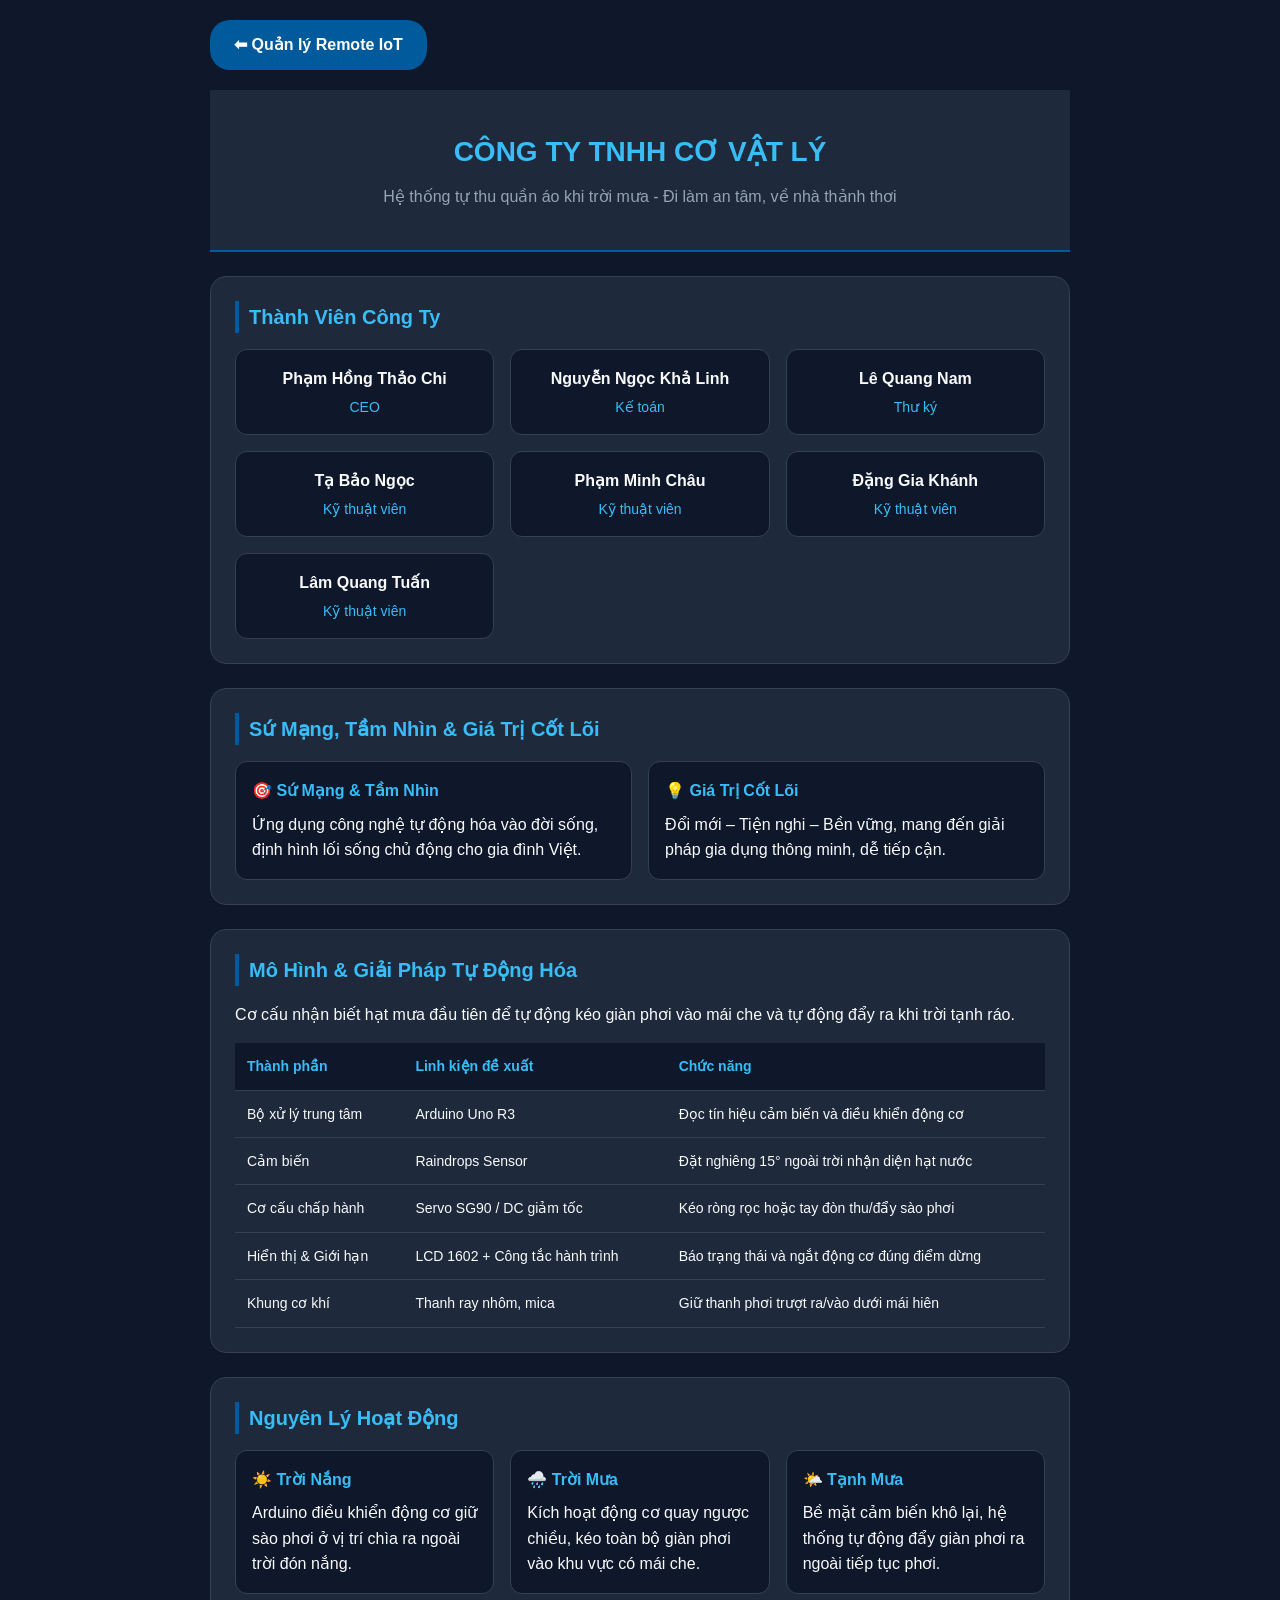
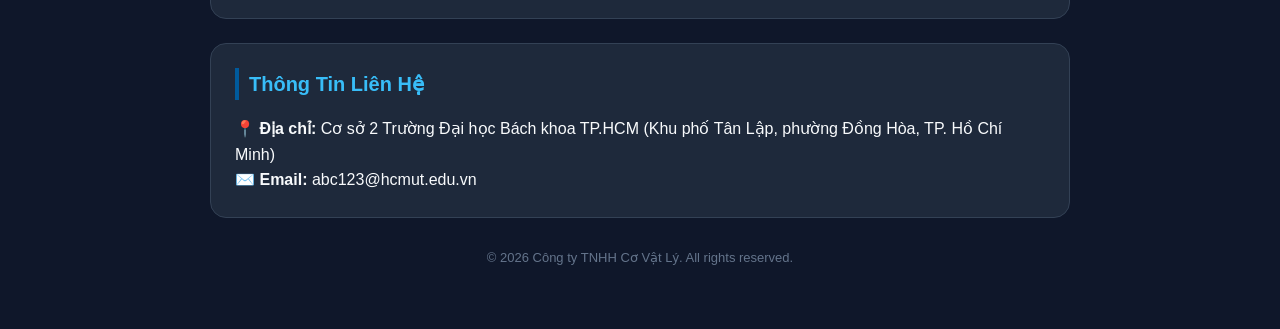
==== home.html @ b6f455bd "Create home.html" ====
<!DOCTYPE html>
<html lang="vi">
<head>
    <meta charset="UTF-8">
    <meta name="viewport" content="width=device-width, initial-scale=1.0">
    <title>Giới thiệu - Cơ Vật Lý</title>
    <style>
        * { box-sizing: border-box; margin: 0; padding: 0; font-family: 'Segoe UI', Tahoma, Geneva, Verdana, sans-serif; }
        body { background-color: #0f172a; color: #f8fafc; line-height: 1.6; padding-bottom: 40px; }
        
        .header { background: #1e293b; text-align: center; padding: 40px 20px; border-bottom: 2px solid #005a9c; }
        .header h1 { color: #38bdf8; font-size: 28px; margin-bottom: 10px; }
        .header p { color: #94a3b8; font-size: 16px; }

        .container { max-width: 900px; margin: 0 auto; padding: 20px; }
        .section { background: #1e293b; margin-top: 24px; padding: 24px; border-radius: 16px; border: 1px solid #334155; }
        .section-title { color: #38bdf8; font-size: 20px; font-weight: 700; margin-bottom: 16px; border-left: 4px solid #005a9c; padding-left: 10px; }

        /* Lưới thành viên */
        .team-grid { display: grid; grid-template-columns: repeat(auto-fit, minmax(200px, 1fr)); gap: 16px; margin-top: 16px; }
        .team-card { background: #0f172a; padding: 16px; border-radius: 12px; text-align: center; border: 1px solid #334155; }
        .team-card h4 { color: #f8fafc; margin-bottom: 4px; }
        .team-card p { color: #38bdf8; font-size: 14px; }

        /* Lưới giá trị / nguyên lý */
        .grid-3 { display: grid; grid-template-columns: repeat(auto-fit, minmax(250px, 1fr)); gap: 16px; }
        .card { background: #0f172a; padding: 16px; border-radius: 12px; border: 1px solid #334155; }
        .card h3 { color: #38bdf8; margin-bottom: 8px; font-size: 16px; }

        /* Bảng linh kiện */
        table { width: 100%; border-collapse: collapse; margin-top: 12px; }
        th, td { padding: 12px; text-align: left; border-bottom: 1px solid #334155; font-size: 14px; }
        th { background: #0f172a; color: #38bdf8; }

        .btn-back { display: inline-block; background: #005a9c; color: white; padding: 12px 24px; text-decoration: none; border-radius: 20px; font-weight: bold; margin-bottom: 20px; transition: 0.2s; }
        .btn-back:hover { background: #0284c7; }
        footer { text-align: center; margin-top: 30px; color: #64748b; font-size: 13px; }
    </style>
</head>
<body>

    <div class="container">
        <a href="/" class="btn-back">⬅ Quản lý Remote IoT</a>

        <div class="header">
            <h1>CÔNG TY TNHH CƠ VẬT LÝ</h1>
            <p>Hệ thống tự thu quần áo khi trời mưa - Đi làm an tâm, về nhà thảnh thơi</p>
        </div>

        <!-- Giới thiệu thành viên -->
        <div class="section">
            <h2 class="section-title">Thành Viên Công Ty</h2>
            <div class="team-grid">
                <div class="team-card"><h4>Phạm Hồng Thảo Chi</h4><p>CEO</p></div>
                <div class="team-card"><h4>Nguyễn Ngọc Khả Linh</h4><p>Kế toán</p></div>
                <div class="team-card"><h4>Lê Quang Nam</h4><p>Thư ký</p></div>
                <div class="team-card"><h4>Tạ Bảo Ngọc</h4><p>Kỹ thuật viên</p></div>
                <div class="team-card"><h4>Phạm Minh Châu</h4><p>Kỹ thuật viên</p></div>
                <div class="team-card"><h4>Đặng Gia Khánh</h4><p>Kỹ thuật viên</p></div>
                <div class="team-card"><h4>Lâm Quang Tuấn</h4><p>Kỹ thuật viên</p></div>
            </div>
        </div>

        <!-- Sứ mạng & Tầm nhìn -->
        <div class="section">
            <h2 class="section-title">Sứ Mạng, Tầm Nhìn & Giá Trị Cốt Lõi</h2>
            <div class="grid-3">
                <div class="card">
                    <h3>🎯 Sứ Mạng & Tầm Nhìn</h3>
                    <p>Ứng dụng công nghệ tự động hóa vào đời sống, định hình lối sống chủ động cho gia đình Việt.</p>
                </div>
                <div class="card">
                    <h3>💡 Giá Trị Cốt Lõi</h3>
                    <p>Đổi mới – Tiện nghi – Bền vững, mang đến giải pháp gia dụng thông minh, dễ tiếp cận.</p>
                </div>
            </div>
        </div>

        <!-- Mô hình & Giải pháp -->
        <div class="section">
            <h2 class="section-title">Mô Hình & Giải Pháp Tự Động Hóa</h2>
            <p>Cơ cấu nhận biết hạt mưa đầu tiên để tự động kéo giàn phơi vào mái che và tự động đẩy ra khi trời tạnh ráo.</p>
            
            <table style="margin-top: 16px;">
                <thead>
                    <tr><th>Thành phần</th><th>Linh kiện đề xuất</th><th>Chức năng</th></tr>
                </thead>
                <tbody>
                    <tr><td>Bộ xử lý trung tâm</td><td>Arduino Uno R3</td><td>Đọc tín hiệu cảm biến và điều khiển động cơ</td></tr>
                    <tr><td>Cảm biến</td><td>Raindrops Sensor</td><td>Đặt nghiêng 15° ngoài trời nhận diện hạt nước</td></tr>
                    <tr><td>Cơ cấu chấp hành</td><td>Servo SG90 / DC giảm tốc</td><td>Kéo ròng rọc hoặc tay đòn thu/đẩy sào phơi</td></tr>
                    <tr><td>Hiển thị & Giới hạn</td><td>LCD 1602 + Công tắc hành trình</td><td>Báo trạng thái và ngắt động cơ đúng điểm dừng</td></tr>
                    <tr><td>Khung cơ khí</td><td>Thanh ray nhôm, mica</td><td>Giữ thanh phơi trượt ra/vào dưới mái hiên</td></tr>
                </tbody>
            </table>
        </div>

        <!-- Nguyên lý hoạt động -->
        <div class="section">
            <h2 class="section-title">Nguyên Lý Hoạt Động</h2>
            <div class="grid-3">
                <div class="card">
                    <h3>☀️ Trời Nắng</h3>
                    <p>Arduino điều khiển động cơ giữ sào phơi ở vị trí chìa ra ngoài trời đón nắng.</p>
                </div>
                <div class="card">
                    <h3>🌧️ Trời Mưa</h3>
                    <p>Kích hoạt động cơ quay ngược chiều, kéo toàn bộ giàn phơi vào khu vực có mái che.</p>
                </div>
                <div class="card">
                    <h3>🌤️ Tạnh Mưa</h3>
                    <p>Bề mặt cảm biến khô lại, hệ thống tự động đẩy giàn phơi ra ngoài tiếp tục phơi.</p>
                </div>
            </div>
        </div>

        <!-- Liên hệ -->
        <div class="section">
            <h2 class="section-title">Thông Tin Liên Hệ</h2>
            <p>📍 <strong>Địa chỉ:</strong> Cơ sở 2 Trường Đại học Bách khoa TP.HCM (Khu phố Tân Lập, phường Đồng Hòa, TP. Hồ Chí Minh)</p>
            <p>✉️ <strong>Email:</strong> abc123@hcmut.edu.vn</p>
        </div>

        <footer>
            <p>© 2026 Công ty TNHH Cơ Vật Lý. All rights reserved.</p>
        </footer>
    </div>

</body>
</html>
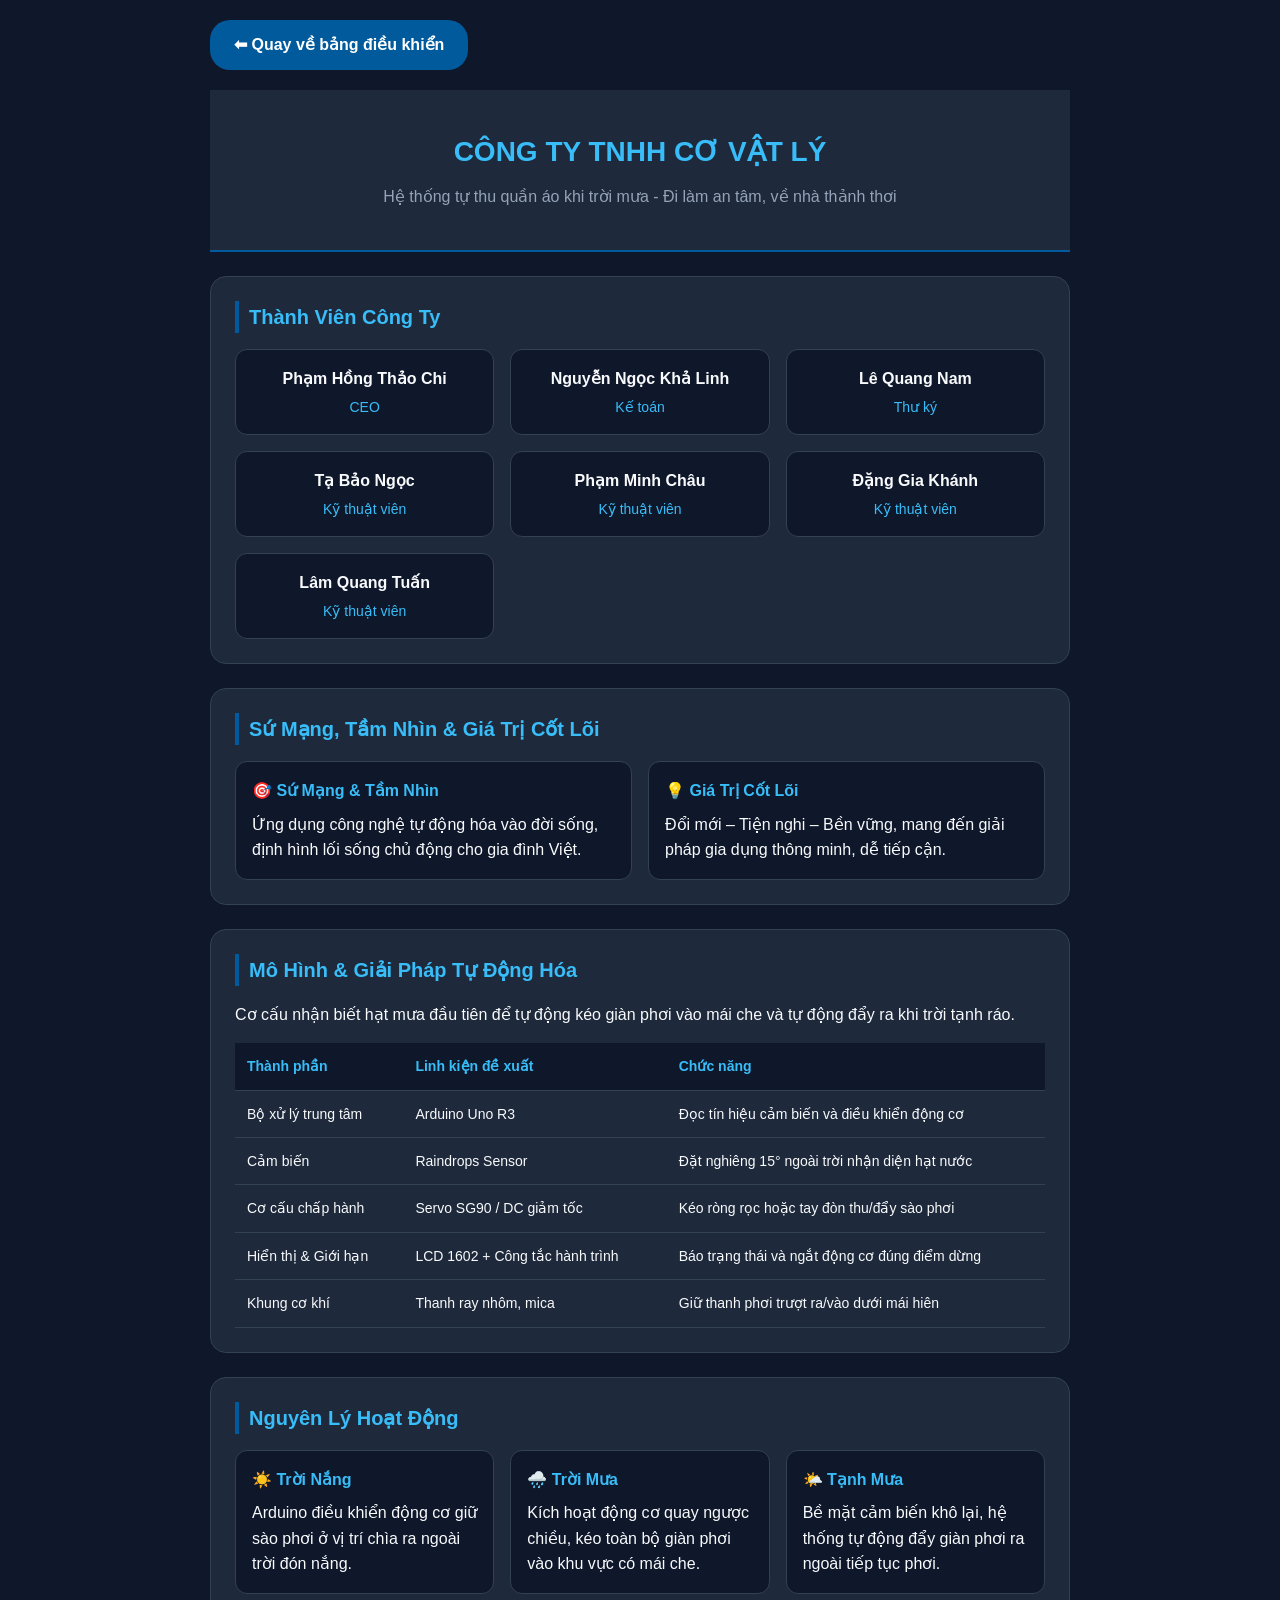
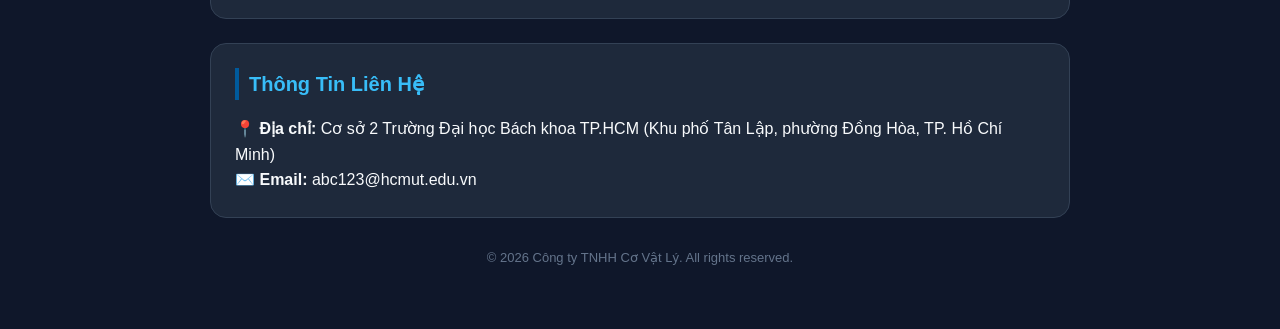
==== commit f304fc9d: "Update home.html" ====
--- a/home.html
+++ b/home.html
@@ -40,7 +40,7 @@
 <body>
 
     <div class="container">
-        <a href="/" class="btn-back">⬅ Quản lý Remote IoT</a>
+        <a href="/" class="btn-back">⬅ Quay về bảng điều khiển </a>
 
         <div class="header">
             <h1>CÔNG TY TNHH CƠ VẬT LÝ</h1>
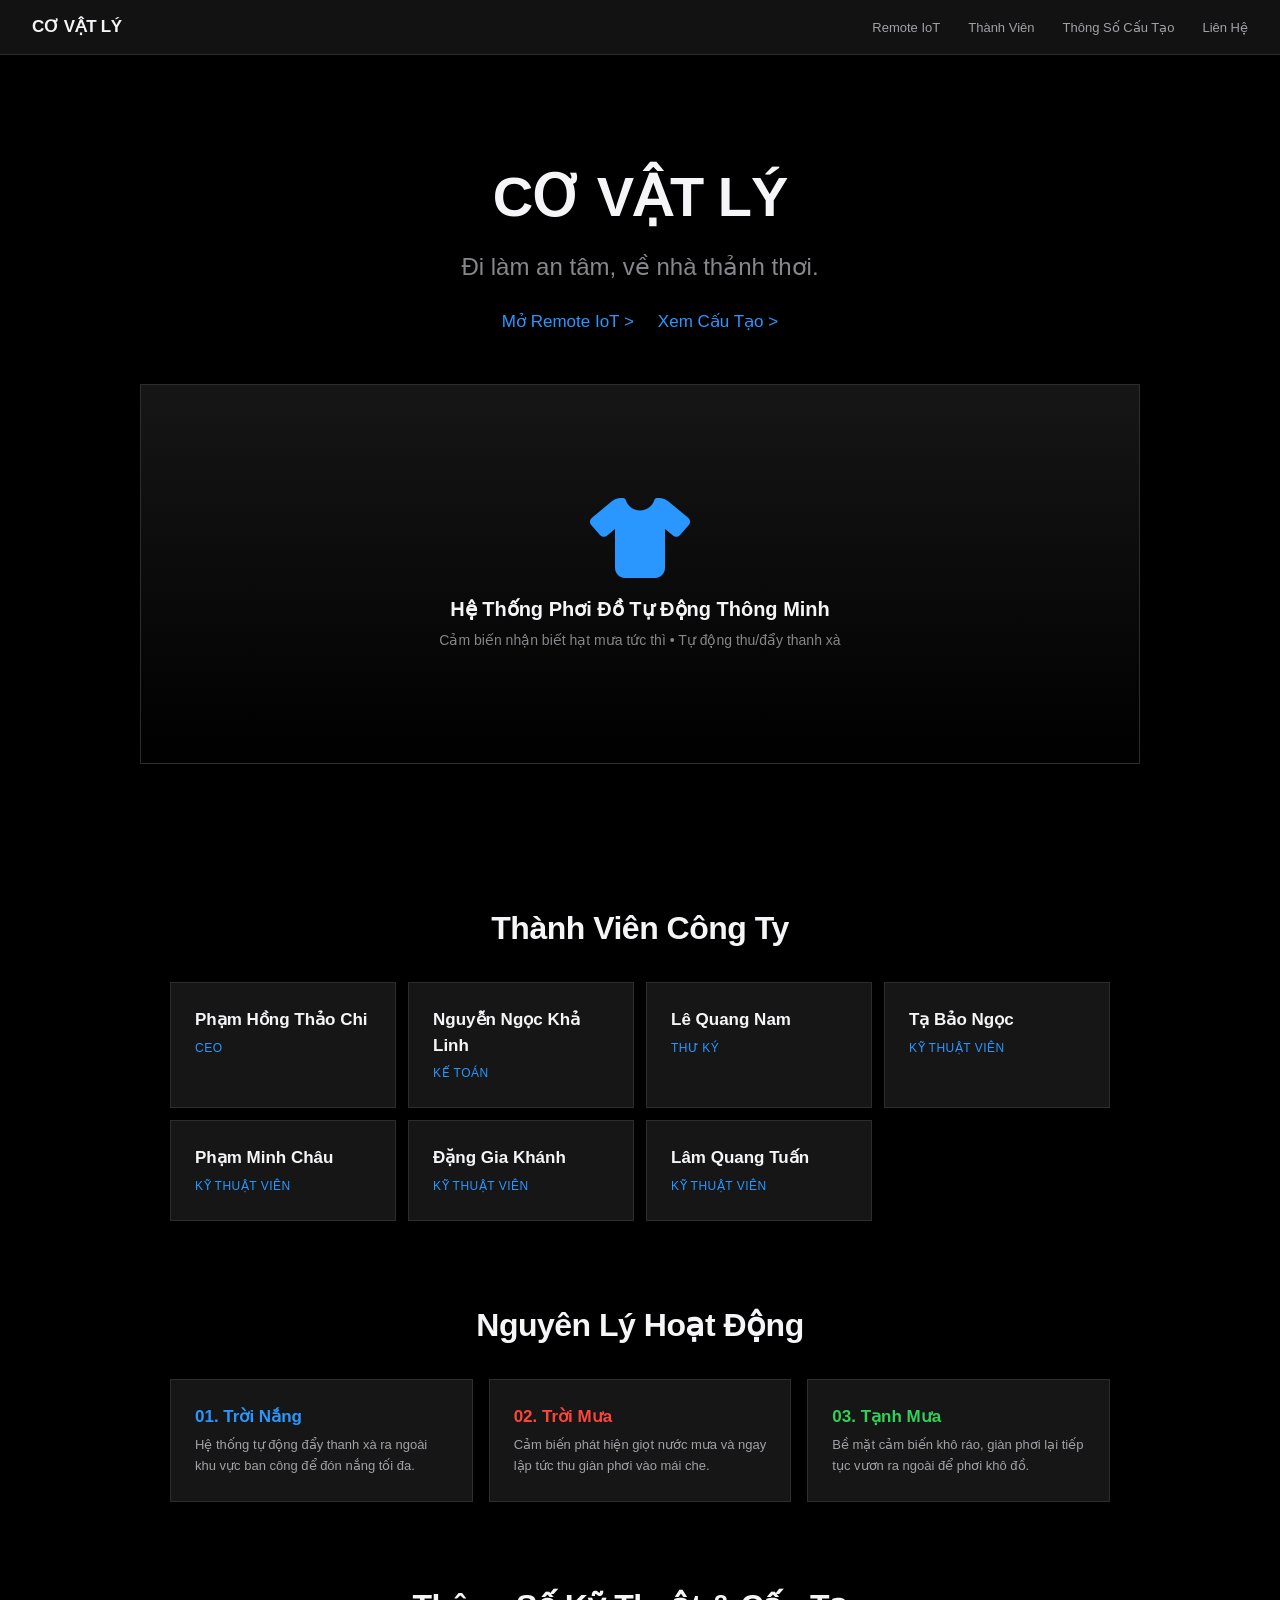
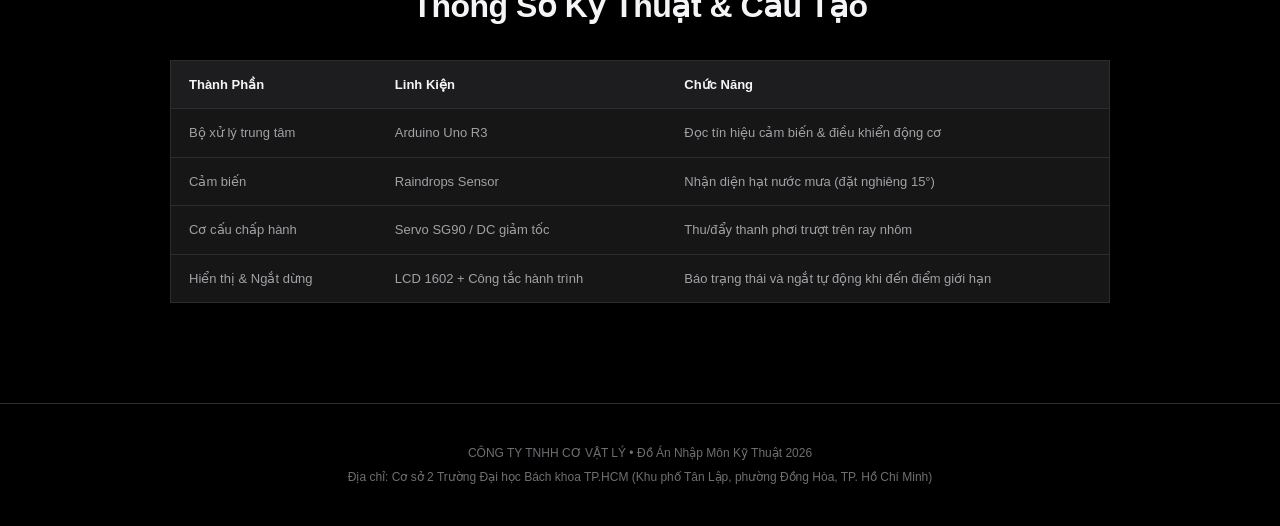
==== commit 6f63963c: "Update home.html" ====
--- a/home.html
+++ b/home.html
@@ -1,130 +1,335 @@
 <!DOCTYPE html>
 <html lang="vi">
 <head>
-    <meta charset="UTF-8">
-    <meta name="viewport" content="width=device-width, initial-scale=1.0">
-    <title>Giới thiệu - Cơ Vật Lý</title>
-    <style>
-        * { box-sizing: border-box; margin: 0; padding: 0; font-family: 'Segoe UI', Tahoma, Geneva, Verdana, sans-serif; }
-        body { background-color: #0f172a; color: #f8fafc; line-height: 1.6; padding-bottom: 40px; }
-        
-        .header { background: #1e293b; text-align: center; padding: 40px 20px; border-bottom: 2px solid #005a9c; }
-        .header h1 { color: #38bdf8; font-size: 28px; margin-bottom: 10px; }
-        .header p { color: #94a3b8; font-size: 16px; }
-
-        .container { max-width: 900px; margin: 0 auto; padding: 20px; }
-        .section { background: #1e293b; margin-top: 24px; padding: 24px; border-radius: 16px; border: 1px solid #334155; }
-        .section-title { color: #38bdf8; font-size: 20px; font-weight: 700; margin-bottom: 16px; border-left: 4px solid #005a9c; padding-left: 10px; }
-
-        /* Lưới thành viên */
-        .team-grid { display: grid; grid-template-columns: repeat(auto-fit, minmax(200px, 1fr)); gap: 16px; margin-top: 16px; }
-        .team-card { background: #0f172a; padding: 16px; border-radius: 12px; text-align: center; border: 1px solid #334155; }
-        .team-card h4 { color: #f8fafc; margin-bottom: 4px; }
-        .team-card p { color: #38bdf8; font-size: 14px; }
-
-        /* Lưới giá trị / nguyên lý */
-        .grid-3 { display: grid; grid-template-columns: repeat(auto-fit, minmax(250px, 1fr)); gap: 16px; }
-        .card { background: #0f172a; padding: 16px; border-radius: 12px; border: 1px solid #334155; }
-        .card h3 { color: #38bdf8; margin-bottom: 8px; font-size: 16px; }
-
-        /* Bảng linh kiện */
-        table { width: 100%; border-collapse: collapse; margin-top: 12px; }
-        th, td { padding: 12px; text-align: left; border-bottom: 1px solid #334155; font-size: 14px; }
-        th { background: #0f172a; color: #38bdf8; }
-
-        .btn-back { display: inline-block; background: #005a9c; color: white; padding: 12px 24px; text-decoration: none; border-radius: 20px; font-weight: bold; margin-bottom: 20px; transition: 0.2s; }
-        .btn-back:hover { background: #0284c7; }
-        footer { text-align: center; margin-top: 30px; color: #64748b; font-size: 13px; }
-    </style>
+  <meta charset="UTF-8">
+  <meta name="viewport" content="width=device-width, initial-scale=1.0">
+  <title>Cơ Vật Lý - Giàn Phơi Tự Động Thông Minh</title>
+  <link rel="stylesheet" href="https://cdnjs.cloudflare.com/ajax/libs/font-awesome/6.4.0/css/all.min.css">
+  <style>
+    /* Ép tất cả thành phần không bo tròn góc */
+    * {
+      margin: 0;
+      padding: 0;
+      box-sizing: border-box;
+      border-radius: 0 !important;
+      font-family: -apple-system, BlinkMacSystemFont, "SF Pro Display", "Segoe UI", Roboto, sans-serif;
+    }
+
+    body {
+      background-color: #000000;
+      color: #f5f5f7;
+      line-height: 1.5;
+      -webkit-font-smoothing: antialiased;
+    }
+
+    /* Thanh Navigation tối giản phong cách Apple */
+    .navbar {
+      background: rgba(22, 22, 23, 0.85);
+      backdrop-filter: blur(20px);
+      position: sticky;
+      top: 0;
+      z-index: 100;
+      border-bottom: 1px solid #2d2d2e;
+      display: flex;
+      justify-content: space-between;
+      align-items: center;
+      padding: 14px 32px;
+    }
+
+    .navbar .logo {
+      font-weight: 600;
+      font-size: 17px;
+      color: #f5f5f7;
+      text-decoration: none;
+      letter-spacing: -0.4px;
+    }
+
+    .nav-links {
+      display: flex;
+      gap: 28px;
+      list-style: none;
+    }
+
+    .nav-links a {
+      color: #a1a1a6;
+      text-decoration: none;
+      font-size: 13px;
+      transition: color 0.2s;
+    }
+
+    .nav-links a:hover {
+      color: #ffffff;
+    }
+
+    /* Hero Section */
+    .hero {
+      text-align: center;
+      padding: 100px 20px 60px;
+      background: #000000;
+    }
+
+    .hero-title {
+      font-size: 56px;
+      font-weight: 700;
+      letter-spacing: -1px;
+      margin-bottom: 10px;
+      color: #f5f5f7;
+    }
+
+    .hero-subtitle {
+      font-size: 24px;
+      color: #86868b;
+      margin-bottom: 24px;
+      font-weight: 400;
+    }
+
+    .cta-group {
+      display: flex;
+      justify-content: center;
+      gap: 24px;
+      font-size: 17px;
+    }
+
+    .cta-link {
+      color: #2997ff;
+      text-decoration: none;
+      font-weight: 500;
+    }
+
+    .cta-link:hover {
+      text-decoration: underline;
+    }
+
+    /* Banner sản phẩm chính */
+    .product-showcase {
+      margin: 50px auto 0;
+      max-width: 1000px;
+      height: 380px;
+      background: linear-gradient(180deg, #161617 0%, #000000 100%);
+      border: 1px solid #2d2d2e;
+      display: flex;
+      flex-direction: column;
+      justify-content: center;
+      align-items: center;
+      position: relative;
+    }
+
+    .product-showcase i {
+      font-size: 80px;
+      color: #2997ff;
+      margin-bottom: 16px;
+    }
+
+    /* Container cho các mục nội dung */
+    .section {
+      max-width: 980px;
+      margin: 80px auto;
+      padding: 0 20px;
+    }
+
+    .section-title {
+      font-size: 32px;
+      font-weight: 600;
+      color: #f5f5f7;
+      margin-bottom: 30px;
+      letter-spacing: -0.5px;
+      text-align: center;
+    }
+
+    /* Thẻ hiển thị kiểu góc vuông phẳng */
+    .grid-4 { display: grid; grid-template-columns: repeat(auto-fit, minmax(210px, 1fr)); gap: 12px; }
+    .grid-3 { display: grid; grid-template-columns: repeat(auto-fit, minmax(280px, 1fr)); gap: 16px; }
+
+    .card {
+      background: #161617;
+      border: 1px solid #2d2d2e;
+      padding: 24px;
+    }
+
+    .card h3 {
+      font-size: 17px;
+      font-weight: 600;
+      color: #f5f5f7;
+      margin-bottom: 6px;
+    }
+
+    .card p {
+      font-size: 13px;
+      color: #a1a1a6;
+      line-height: 1.6;
+    }
+
+    .card .role {
+      color: #2997ff;
+      font-size: 12px;
+      font-weight: 500;
+      margin-top: 4px;
+      text-transform: uppercase;
+      letter-spacing: 0.5px;
+    }
+
+    /* Bảng thông số linh kiện góc vuông */
+    table {
+      width: 100%;
+      border-collapse: collapse;
+      background: #161617;
+      border: 1px solid #2d2d2e;
+      margin-top: 20px;
+    }
+
+    th, td {
+      padding: 14px 18px;
+      text-align: left;
+      font-size: 13px;
+      border-bottom: 1px solid #2d2d2e;
+    }
+
+    th {
+      color: #f5f5f7;
+      background: #1d1d1f;
+      font-weight: 600;
+    }
+
+    td {
+      color: #a1a1a6;
+    }
+
+    /* Footer */
+    footer {
+      border-top: 1px solid #2d2d2e;
+      padding: 40px 20px;
+      text-align: center;
+      color: #6e6e73;
+      font-size: 12px;
+      margin-top: 100px;
+      background: #000000;
+    }
+  </style>
 </head>
 <body>
 
-    <div class="container">
-        <a href="/" class="btn-back">⬅ Quay về bảng điều khiển </a>
-
-        <div class="header">
-            <h1>CÔNG TY TNHH CƠ VẬT LÝ</h1>
-            <p>Hệ thống tự thu quần áo khi trời mưa - Đi làm an tâm, về nhà thảnh thơi</p>
-        </div>
-
-        <!-- Giới thiệu thành viên -->
-        <div class="section">
-            <h2 class="section-title">Thành Viên Công Ty</h2>
-            <div class="team-grid">
-                <div class="team-card"><h4>Phạm Hồng Thảo Chi</h4><p>CEO</p></div>
-                <div class="team-card"><h4>Nguyễn Ngọc Khả Linh</h4><p>Kế toán</p></div>
-                <div class="team-card"><h4>Lê Quang Nam</h4><p>Thư ký</p></div>
-                <div class="team-card"><h4>Tạ Bảo Ngọc</h4><p>Kỹ thuật viên</p></div>
-                <div class="team-card"><h4>Phạm Minh Châu</h4><p>Kỹ thuật viên</p></div>
-                <div class="team-card"><h4>Đặng Gia Khánh</h4><p>Kỹ thuật viên</p></div>
-                <div class="team-card"><h4>Lâm Quang Tuấn</h4><p>Kỹ thuật viên</p></div>
-            </div>
-        </div>
-
-        <!-- Sứ mạng & Tầm nhìn -->
-        <div class="section">
-            <h2 class="section-title">Sứ Mạng, Tầm Nhìn & Giá Trị Cốt Lõi</h2>
-            <div class="grid-3">
-                <div class="card">
-                    <h3>🎯 Sứ Mạng & Tầm Nhìn</h3>
-                    <p>Ứng dụng công nghệ tự động hóa vào đời sống, định hình lối sống chủ động cho gia đình Việt.</p>
-                </div>
-                <div class="card">
-                    <h3>💡 Giá Trị Cốt Lõi</h3>
-                    <p>Đổi mới – Tiện nghi – Bền vững, mang đến giải pháp gia dụng thông minh, dễ tiếp cận.</p>
-                </div>
-            </div>
-        </div>
-
-        <!-- Mô hình & Giải pháp -->
-        <div class="section">
-            <h2 class="section-title">Mô Hình & Giải Pháp Tự Động Hóa</h2>
-            <p>Cơ cấu nhận biết hạt mưa đầu tiên để tự động kéo giàn phơi vào mái che và tự động đẩy ra khi trời tạnh ráo.</p>
-            
-            <table style="margin-top: 16px;">
-                <thead>
-                    <tr><th>Thành phần</th><th>Linh kiện đề xuất</th><th>Chức năng</th></tr>
-                </thead>
-                <tbody>
-                    <tr><td>Bộ xử lý trung tâm</td><td>Arduino Uno R3</td><td>Đọc tín hiệu cảm biến và điều khiển động cơ</td></tr>
-                    <tr><td>Cảm biến</td><td>Raindrops Sensor</td><td>Đặt nghiêng 15° ngoài trời nhận diện hạt nước</td></tr>
-                    <tr><td>Cơ cấu chấp hành</td><td>Servo SG90 / DC giảm tốc</td><td>Kéo ròng rọc hoặc tay đòn thu/đẩy sào phơi</td></tr>
-                    <tr><td>Hiển thị & Giới hạn</td><td>LCD 1602 + Công tắc hành trình</td><td>Báo trạng thái và ngắt động cơ đúng điểm dừng</td></tr>
-                    <tr><td>Khung cơ khí</td><td>Thanh ray nhôm, mica</td><td>Giữ thanh phơi trượt ra/vào dưới mái hiên</td></tr>
-                </tbody>
-            </table>
-        </div>
-
-        <!-- Nguyên lý hoạt động -->
-        <div class="section">
-            <h2 class="section-title">Nguyên Lý Hoạt Động</h2>
-            <div class="grid-3">
-                <div class="card">
-                    <h3>☀️ Trời Nắng</h3>
-                    <p>Arduino điều khiển động cơ giữ sào phơi ở vị trí chìa ra ngoài trời đón nắng.</p>
-                </div>
-                <div class="card">
-                    <h3>🌧️ Trời Mưa</h3>
-                    <p>Kích hoạt động cơ quay ngược chiều, kéo toàn bộ giàn phơi vào khu vực có mái che.</p>
-                </div>
-                <div class="card">
-                    <h3>🌤️ Tạnh Mưa</h3>
-                    <p>Bề mặt cảm biến khô lại, hệ thống tự động đẩy giàn phơi ra ngoài tiếp tục phơi.</p>
-                </div>
-            </div>
-        </div>
-
-        <!-- Liên hệ -->
-        <div class="section">
-            <h2 class="section-title">Thông Tin Liên Hệ</h2>
-            <p>📍 <strong>Địa chỉ:</strong> Cơ sở 2 Trường Đại học Bách khoa TP.HCM (Khu phố Tân Lập, phường Đồng Hòa, TP. Hồ Chí Minh)</p>
-            <p>✉️ <strong>Email:</strong> abc123@hcmut.edu.vn</p>
-        </div>
-
-        <footer>
-            <p>© 2026 Công ty TNHH Cơ Vật Lý. All rights reserved.</p>
-        </footer>
+  <!-- Header / Navigation -->
+  <nav class="navbar">
+    <a href="/home" class="logo">CƠ VẬT LÝ</a>
+    <ul class="nav-links">
+      <li><a href="/">Remote IoT</a></li>
+      <li><a href="#team">Thành Viên</a></li>
+      <li><a href="#specs">Thông Số Cấu Tạo</a></li>
+      <li><a href="#contact">Liên Hệ</a></li>
+    </ul>
+  </nav>
+
+  <!-- Hero Banner (Style Apple iPhone XS) -->
+  <section class="hero">
+    <h1 class="hero-title">CƠ VẬT LÝ</h1>
+    <p class="hero-subtitle">Đi làm an tâm, về nhà thảnh thơi.</p>
+    <div class="cta-group">
+      <a href="/" class="cta-link">Mở Remote IoT &gt;</a>
+      <a href="#specs" class="cta-link">Xem Cấu Tạo &gt;</a>
     </div>
+
+    <div class="product-showcase">
+      <i class="fa-solid fa-shirt"></i>
+      <h3 style="color: #f5f5f7; font-size: 20px;">Hệ Thống Phơi Đồ Tự Động Thông Minh</h3>
+      <p style="color: #86868b; font-size: 14px; margin-top: 6px;">Cảm biến nhận biết hạt mưa tức thì &bull; Tự động thu/đẩy thanh xà</p>
+    </div>
+  </section>
+
+  <!-- Thành viên công ty -->
+  <section class="section" id="team">
+    <h2 class="section-title">Thành Viên Công Ty</h2>
+    <div class="grid-4">
+      <div class="card">
+        <h3>Phạm Hồng Thảo Chi</h3>
+        <p class="role">CEO</p>
+      </div>
+      <div class="card">
+        <h3>Nguyễn Ngọc Khả Linh</h3>
+        <p class="role">Kế toán</p>
+      </div>
+      <div class="card">
+        <h3>Lê Quang Nam</h3>
+        <p class="role">Thư ký</p>
+      </div>
+      <div class="card">
+        <h3>Tạ Bảo Ngọc</h3>
+        <p class="role">Kỹ thuật viên</p>
+      </div>
+      <div class="card">
+        <h3>Phạm Minh Châu</h3>
+        <p class="role">Kỹ thuật viên</p>
+      </div>
+      <div class="card">
+        <h3>Đặng Gia Khánh</h3>
+        <p class="role">Kỹ thuật viên</p>
+      </div>
+      <div class="card">
+        <h3>Lâm Quang Tuấn</h3>
+        <p class="role">Kỹ thuật viên</p>
+      </div>
+    </div>
+  </section>
+
+  <!-- Nguyên lý hoạt động -->
+  <section class="section">
+    <h2 class="section-title">Nguyên Lý Hoạt Động</h2>
+    <div class="grid-3">
+      <div class="card">
+        <h3 style="color: #2997ff;">01. Trời Nắng</h3>
+        <p>Hệ thống tự động đẩy thanh xà ra ngoài khu vực ban công để đón nắng tối đa.</p>
+      </div>
+      <div class="card">
+        <h3 style="color: #ff453a;">02. Trời Mưa</h3>
+        <p>Cảm biến phát hiện giọt nước mưa và ngay lập tức thu giàn phơi vào mái che.</p>
+      </div>
+      <div class="card">
+        <h3 style="color: #30d158;">03. Tạnh Mưa</h3>
+        <p>Bề mặt cảm biến khô ráo, giàn phơi lại tiếp tục vươn ra ngoài để phơi khô đồ.</p>
+      </div>
+    </div>
+  </section>
+
+  <!-- Bảng linh kiện & Cấu tạo -->
+  <section class="section" id="specs">
+    <h2 class="section-title">Thông Số Kỹ Thuật & Cấu Tạo</h2>
+    <table>
+      <thead>
+        <tr>
+          <th>Thành Phần</th>
+          <th>Linh Kiện</th>
+          <th>Chức Năng</th>
+        </tr>
+      </thead>
+      <tbody>
+        <tr>
+          <td>Bộ xử lý trung tâm</td>
+          <td>Arduino Uno R3</td>
+          <td>Đọc tín hiệu cảm biến &amp; điều khiển động cơ</td>
+        </tr>
+        <tr>
+          <td>Cảm biến</td>
+          <td>Raindrops Sensor</td>
+          <td>Nhận diện hạt nước mưa (đặt nghiêng 15°)</td>
+        </tr>
+        <tr>
+          <td>Cơ cấu chấp hành</td>
+          <td>Servo SG90 / DC giảm tốc</td>
+          <td>Thu/đẩy thanh phơi trượt trên ray nhôm</td>
+        </tr>
+        <tr>
+          <td>Hiển thị &amp; Ngắt dừng</td>
+          <td>LCD 1602 + Công tắc hành trình</td>
+          <td>Báo trạng thái và ngắt tự động khi đến điểm giới hạn</td>
+        </tr>
+      </tbody>
+    </table>
+  </section>
+
+  <!-- Footer -->
+  <footer id="contact">
+    <p>CÔNG TY TNHH CƠ VẬT LÝ &bull; Đồ Án Nhập Môn Kỹ Thuật 2026</p>
+    <p style="margin-top: 6px;">Địa chỉ: Cơ sở 2 Trường Đại học Bách khoa TP.HCM (Khu phố Tân Lập, phường Đồng Hòa, TP. Hồ Chí Minh)</p>
+  </footer>
 
 </body>
 </html>
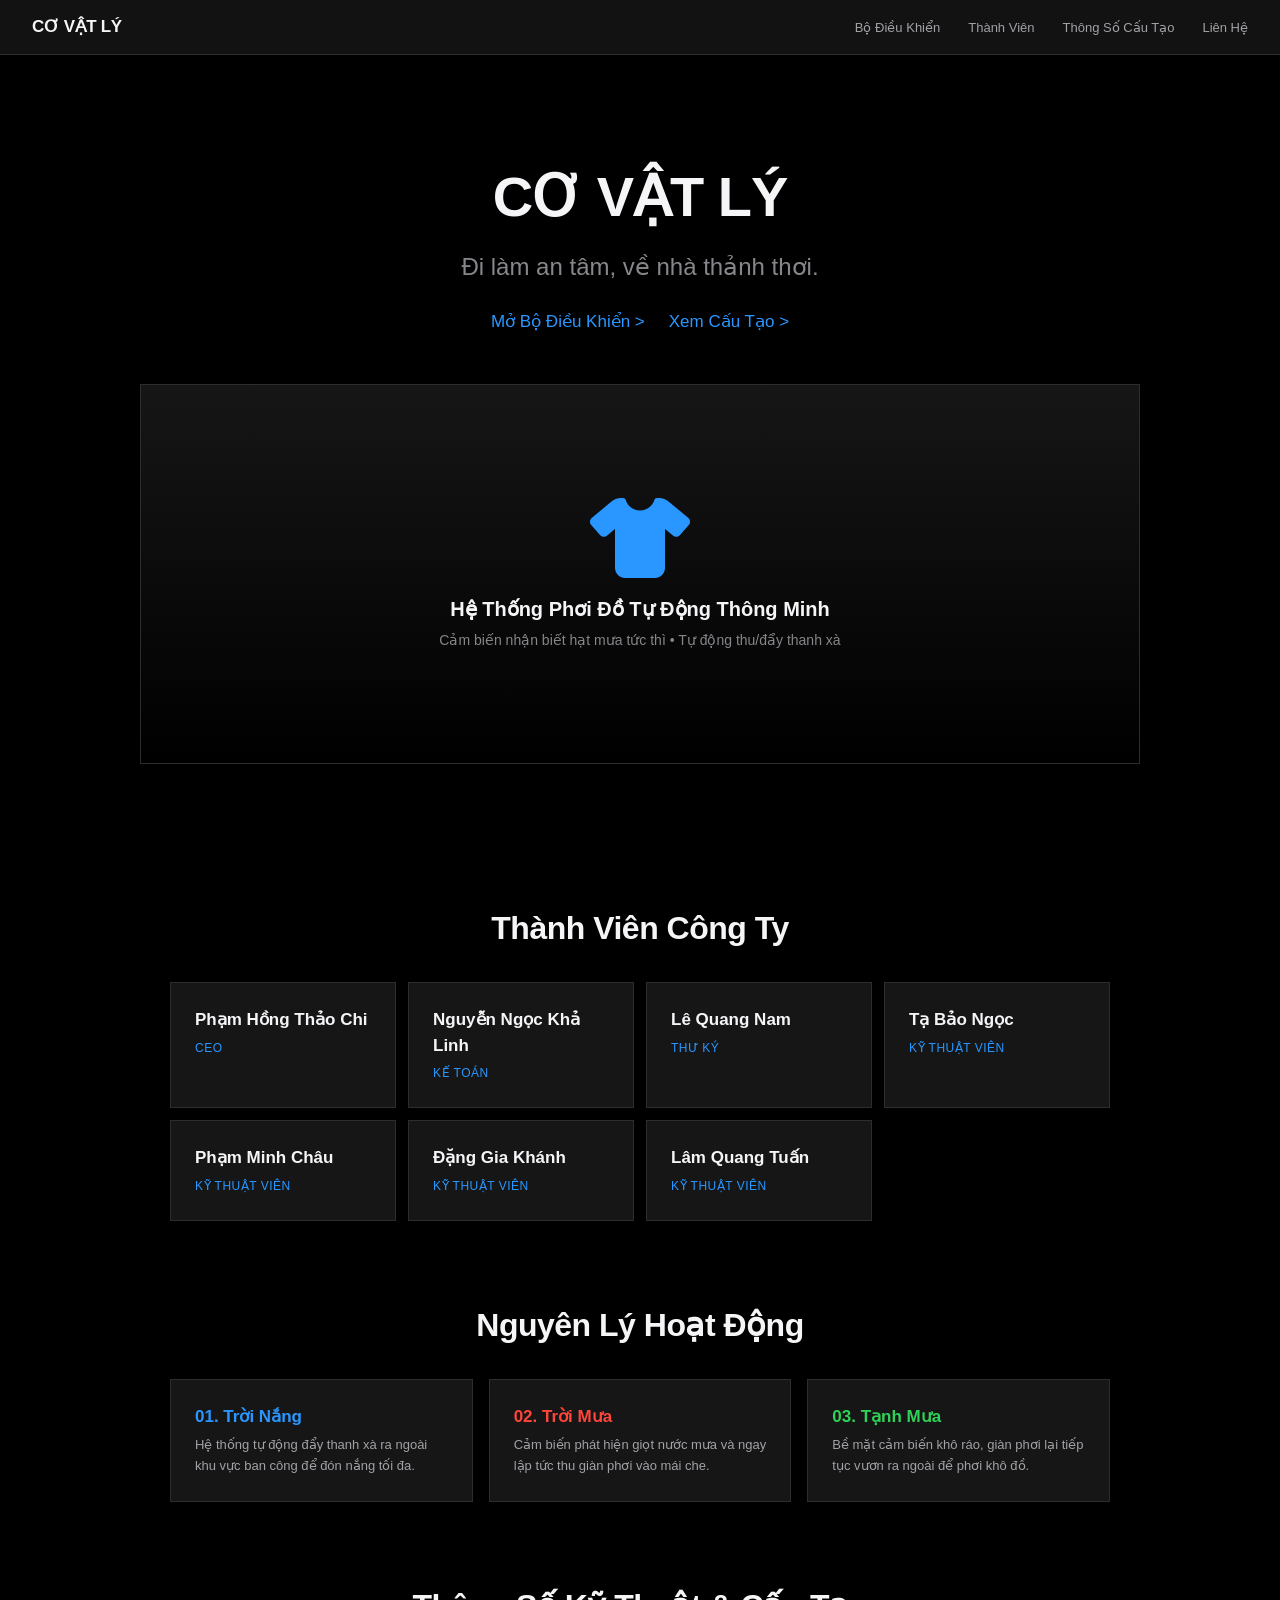
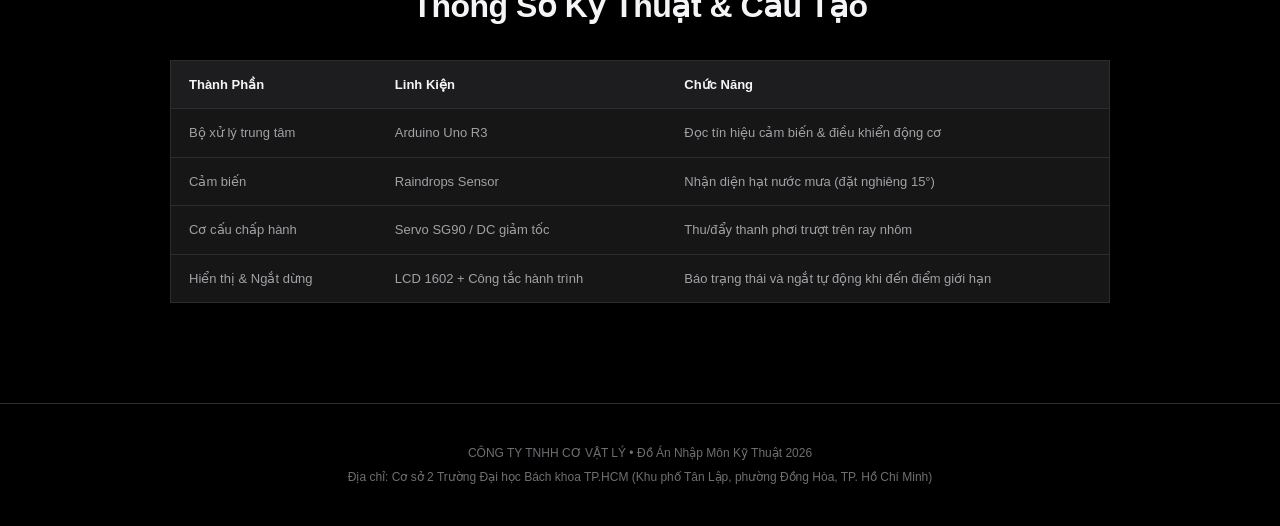
==== commit d20c04d4: "Update home.html" ====
--- a/home.html
+++ b/home.html
@@ -212,7 +212,7 @@
   <nav class="navbar">
     <a href="/home" class="logo">CƠ VẬT LÝ</a>
     <ul class="nav-links">
-      <li><a href="/">Remote IoT</a></li>
+      <li><a href="/">Bộ Điều Khiển</a></li>
       <li><a href="#team">Thành Viên</a></li>
       <li><a href="#specs">Thông Số Cấu Tạo</a></li>
       <li><a href="#contact">Liên Hệ</a></li>
@@ -224,7 +224,7 @@
     <h1 class="hero-title">CƠ VẬT LÝ</h1>
     <p class="hero-subtitle">Đi làm an tâm, về nhà thảnh thơi.</p>
     <div class="cta-group">
-      <a href="/" class="cta-link">Mở Remote IoT &gt;</a>
+      <a href="/" class="cta-link">Mở Bộ Điều Khiển &gt;</a>
       <a href="#specs" class="cta-link">Xem Cấu Tạo &gt;</a>
     </div>
 
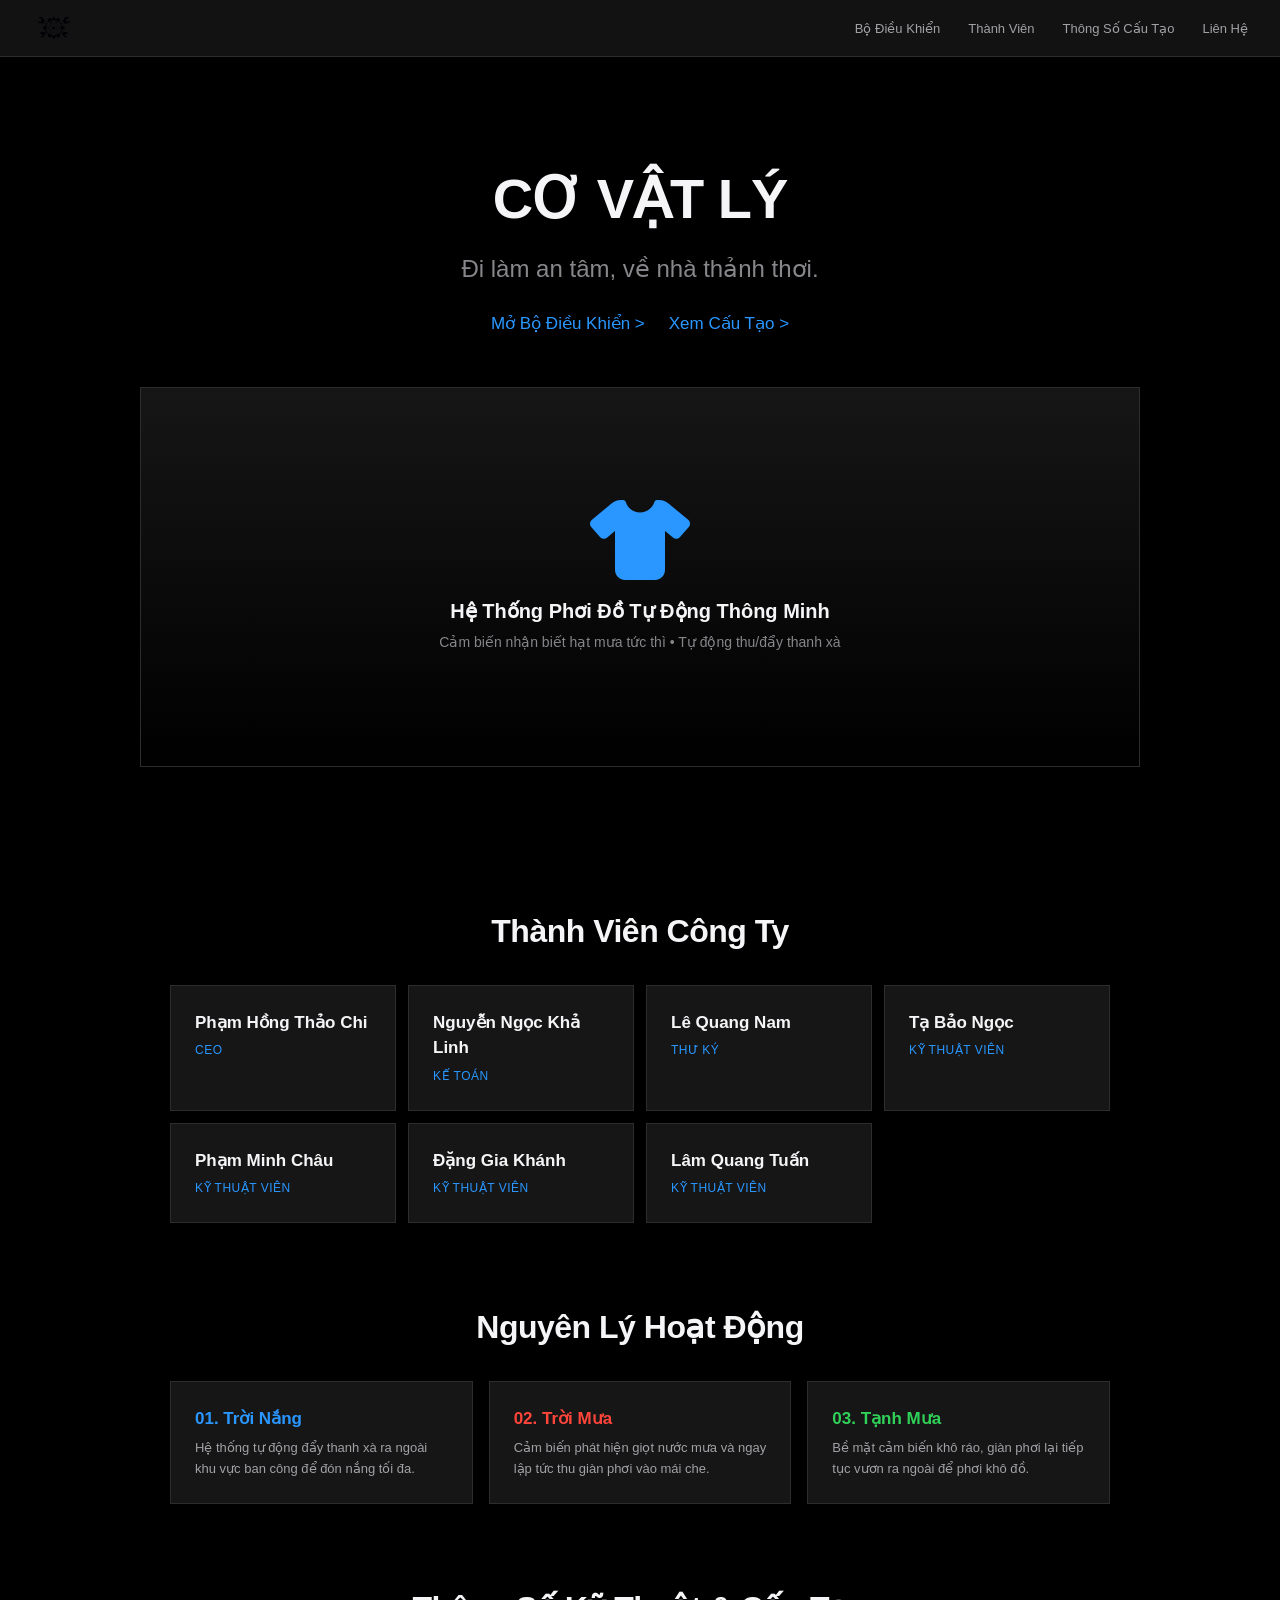
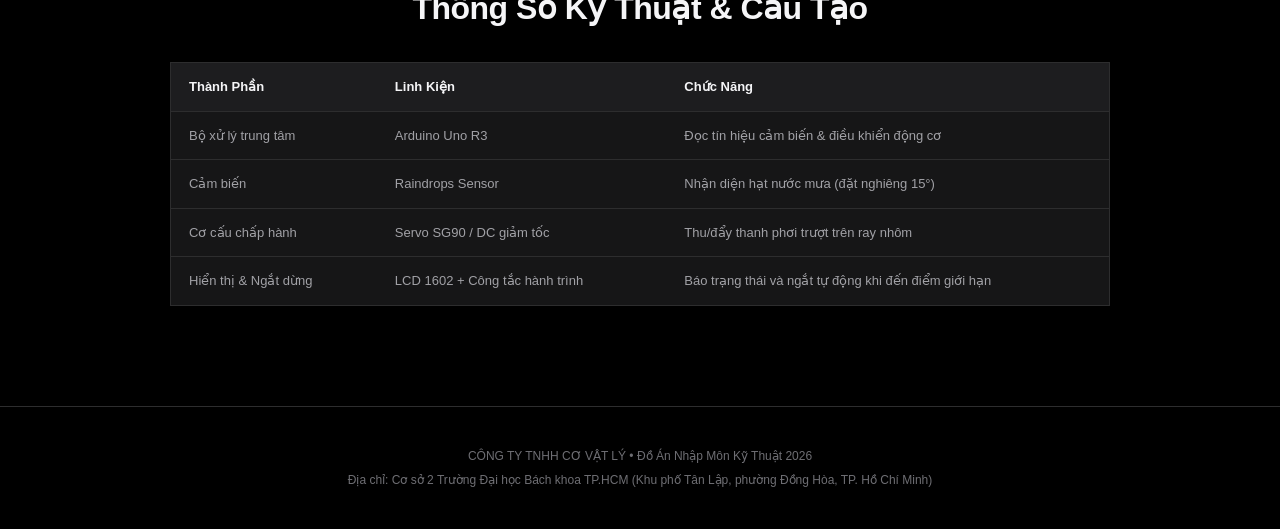
==== commit 905595cb: "Update home.html" ====
--- a/home.html
+++ b/home.html
@@ -22,7 +22,7 @@
       -webkit-font-smoothing: antialiased;
     }
 
-    /* Thanh Navigation tối giản phong cách Apple */
+    
     .navbar {
       background: rgba(22, 22, 23, 0.85);
       backdrop-filter: blur(20px);
@@ -210,7 +210,9 @@
 
   <!-- Header / Navigation -->
   <nav class="navbar">
-    <a href="/home" class="logo">CƠ VẬT LÝ</a>
+   <a href="/home" class="logo">
+  <img src="logo.png" alt="Logo Cơ Vật Lý" style="height: 28px; display: block;">
+</a>
     <ul class="nav-links">
       <li><a href="/">Bộ Điều Khiển</a></li>
       <li><a href="#team">Thành Viên</a></li>
@@ -219,7 +221,7 @@
     </ul>
   </nav>
 
-  <!-- Hero Banner (Style Apple iPhone XS) -->
+ 
   <section class="hero">
     <h1 class="hero-title">CƠ VẬT LÝ</h1>
     <p class="hero-subtitle">Đi làm an tâm, về nhà thảnh thơi.</p>
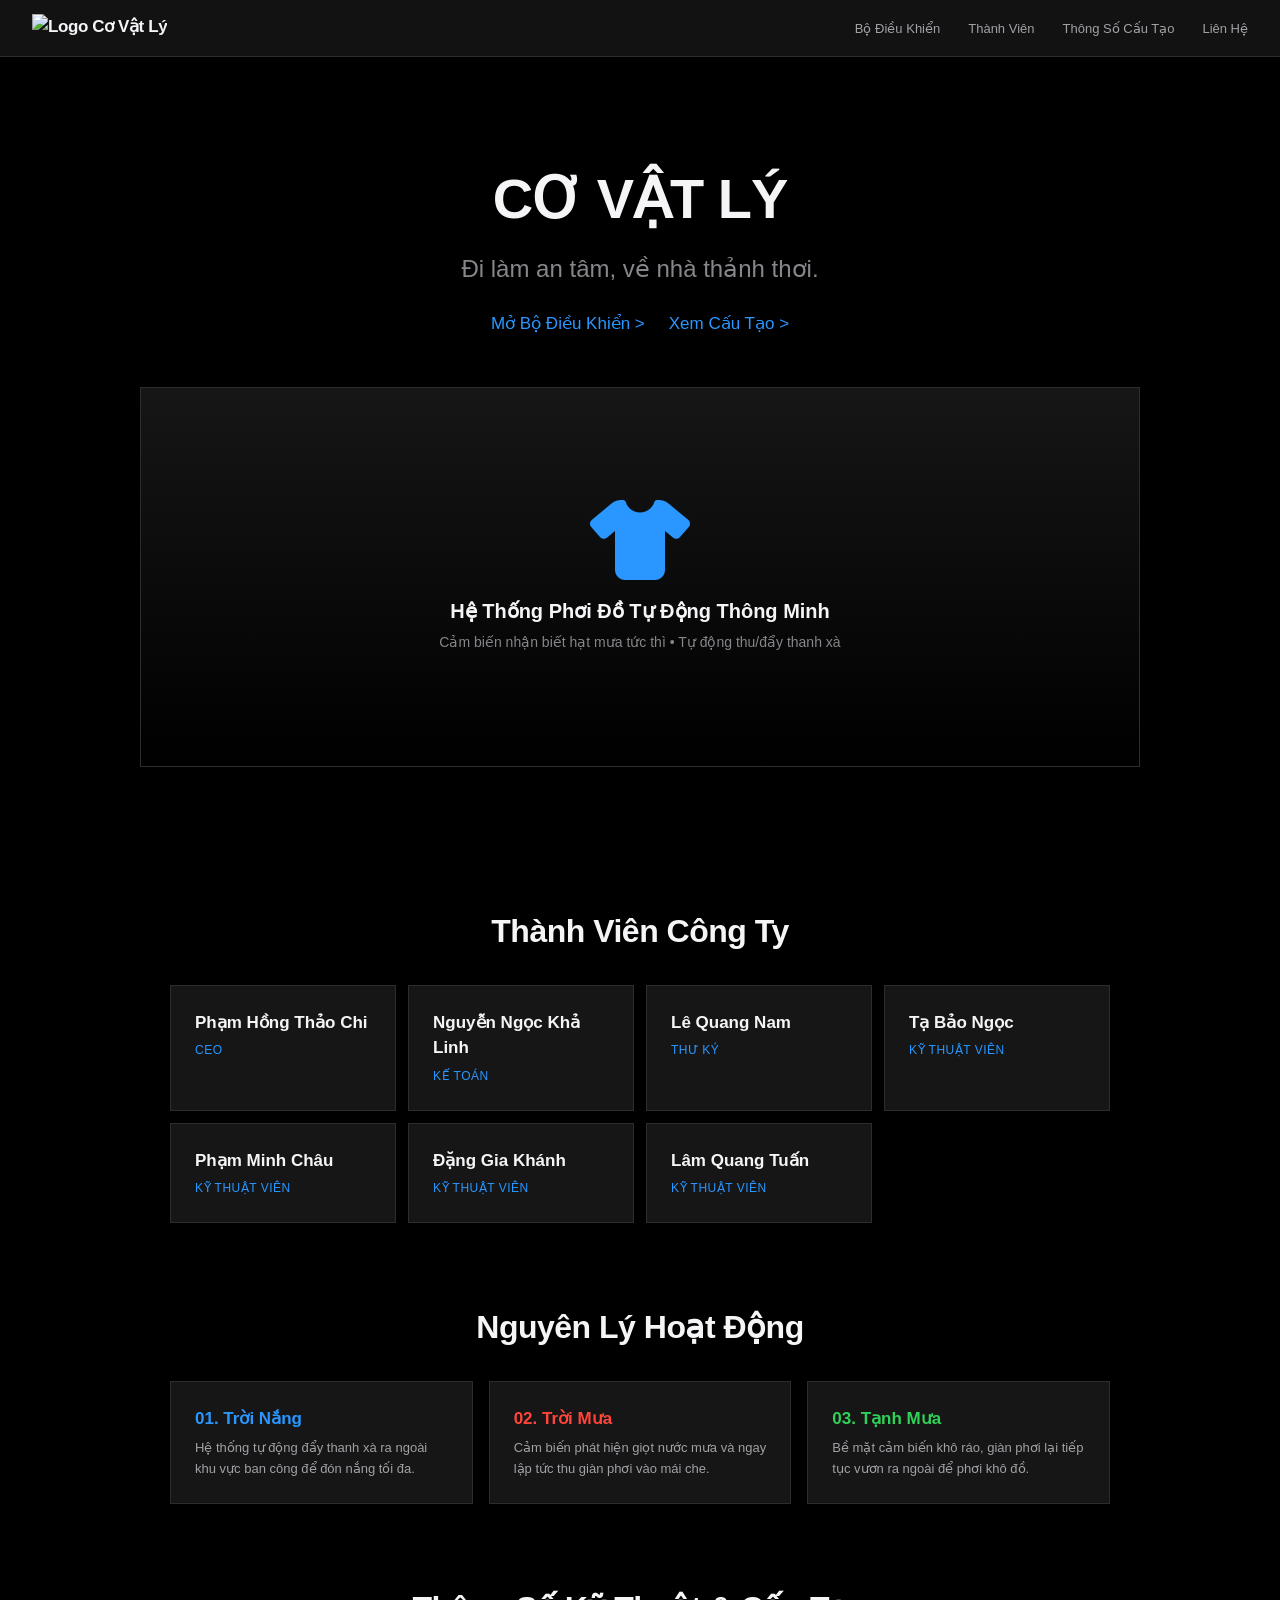
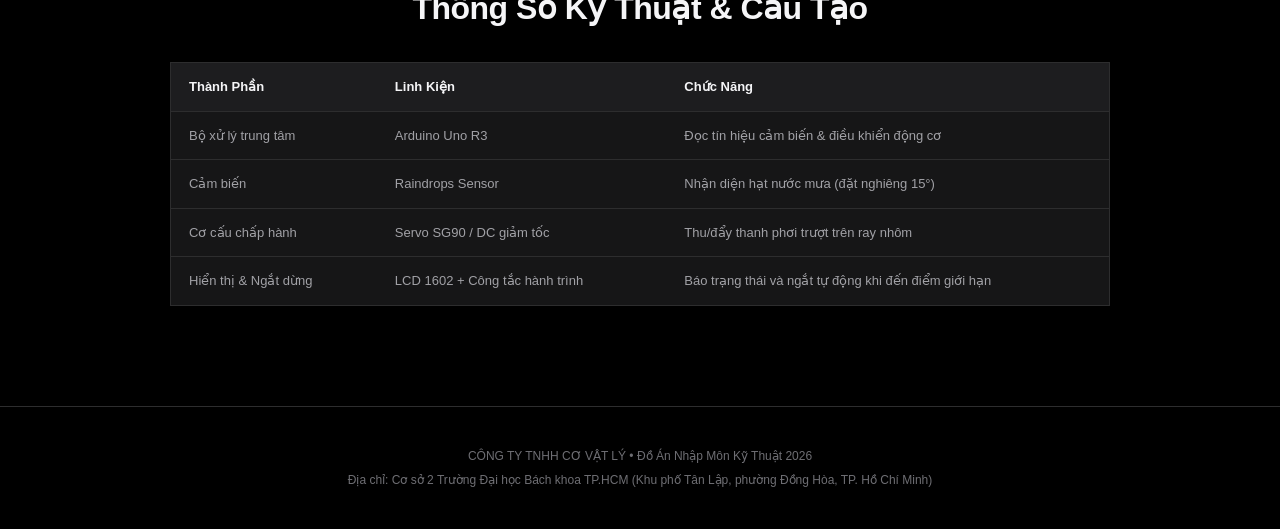
==== commit 566fef36: "Update home.html" ====
--- a/home.html
+++ b/home.html
@@ -211,7 +211,7 @@
   <!-- Header / Navigation -->
   <nav class="navbar">
    <a href="/home" class="logo">
-  <img src="logo.png" alt="Logo Cơ Vật Lý" style="height: 28px; display: block;">
+  <img src="logo2.png" alt="Logo Cơ Vật Lý" style="height: 28px; display: block;">
 </a>
     <ul class="nav-links">
       <li><a href="/">Bộ Điều Khiển</a></li>
